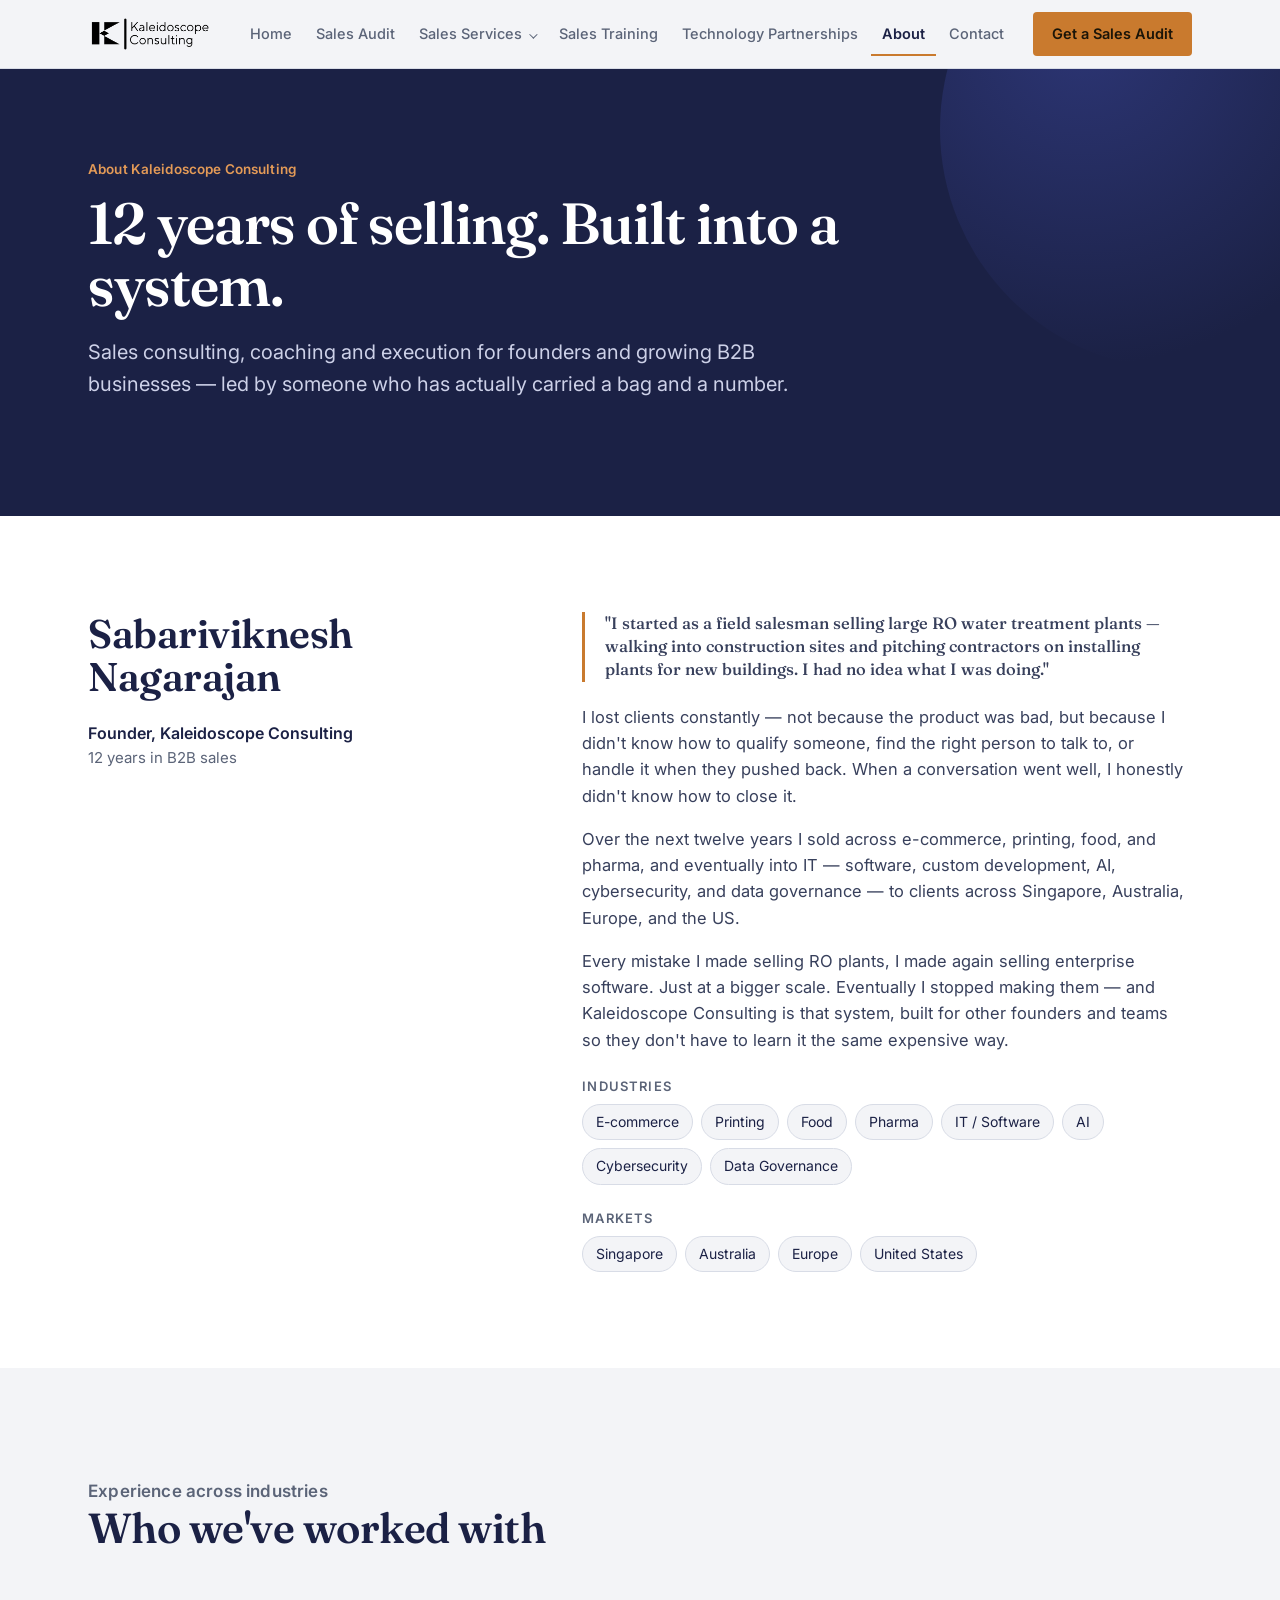
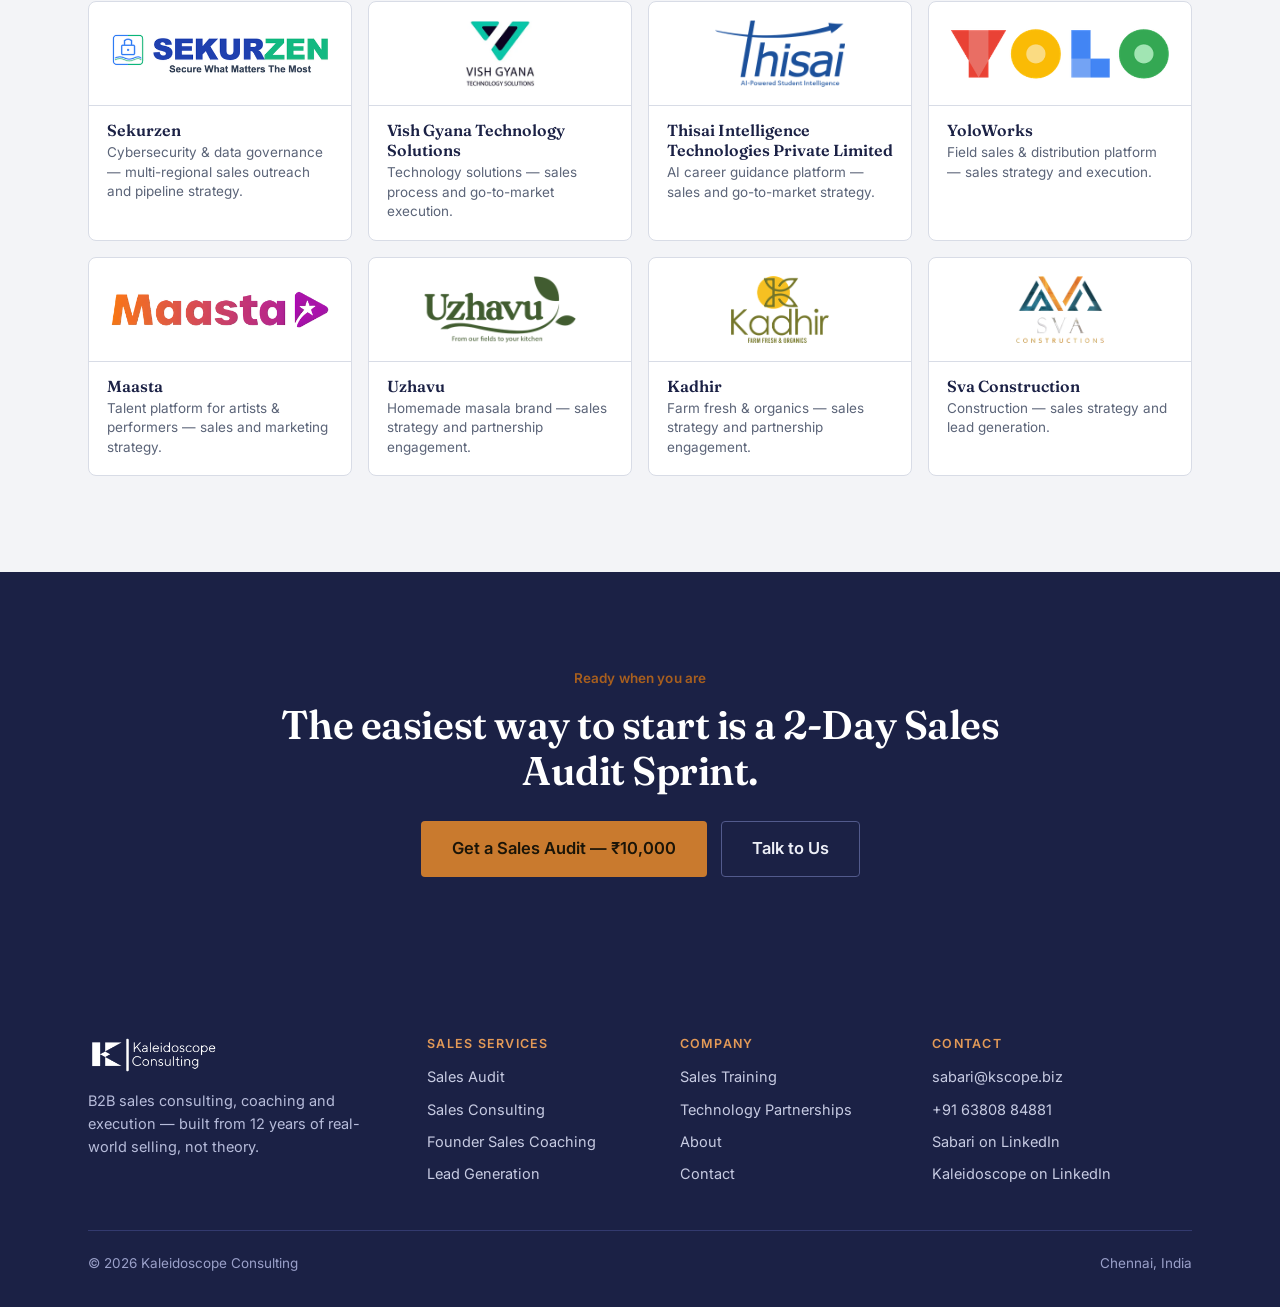
==== about.html @ 5f14d186 "Site revamp V01" ====
<!DOCTYPE html>
<html lang="en">
<head>
<meta charset="UTF-8" />
<meta name="viewport" content="width=device-width, initial-scale=1.0, viewport-fit=cover" />
<title>About | Kaleidoscope Consulting</title>
<meta name="description" content="12 years of real-world B2B sales experience across e-commerce, printing, food, pharma, IT, AI, cybersecurity and data governance — built into Kaleidoscope Consulting." />
<link rel="canonical" href="https://kscope.biz/about.html" />
<meta property="og:title" content="About | Kaleidoscope Consulting" />
<meta property="og:description" content="12 years of real-world B2B sales experience across e-commerce, printing, food, pharma, IT, AI, cybersecurity and data governance — built into Kaleidoscope Consulting." />
<meta property="og:type" content="website" />
<meta property="og:url" content="https://kscope.biz/about.html" />
<link rel="icon" type="image/png" href="assets/img/favicon.png" />
<link rel="apple-touch-icon" href="assets/img/apple-touch-icon.png" />
<link rel="preconnect" href="https://fonts.googleapis.com">
<link rel="preconnect" href="https://fonts.gstatic.com" crossorigin>
<link href="https://fonts.googleapis.com/css2?family=Fraunces:opsz,wght@9..144,400;9..144,500;9..144,600;9..144,700&family=Inter:wght@400;500;600;700&display=swap" rel="stylesheet">
<link rel="stylesheet" href="assets/styles.css" />
</head>
<body>
<a class="skip-link" href="#main">Skip to content</a>
<header class="site-header">
  <div class="wrap header-inner">
    <a class="brand" href="index.html" aria-label="Kaleidoscope Consulting — home">
      <img src="assets/img/kscope-logo.png" alt="Kaleidoscope Consulting" width="163" height="41" />
    </a>
    <button class="nav-toggle" aria-expanded="false" aria-controls="site-nav" aria-label="Open menu">
      <span></span><span></span><span></span>
    </button>
    <nav class="site-nav" id="site-nav" aria-label="Primary">
      <ul class="nav-list">
        <li><a class="nav-link" href="index.html">Home</a></li>
        <li><a class="nav-link" href="sales-audit.html">Sales Audit</a></li>
        <li class="has-sub"><a class="nav-link" href="sales-consulting.html" aria-haspopup="true">Sales Services</a><ul class="subnav"><li><a href="sales-consulting.html">Sales Consulting</a></li><li><a href="sales-coaching.html">Founder Sales Coaching</a></li><li><a href="lead-generation.html">Lead Generation</a></li></ul></li>
        <li><a class="nav-link" href="corporate-training.html">Sales Training</a></li>
        <li><a class="nav-link" href="technology-partnerships.html">Technology Partnerships</a></li>
        <li><a class="nav-link is-current" href="about.html">About</a></li>
        <li><a class="nav-link" href="contact.html">Contact</a></li>
      </ul>
      <a class="btn btn-primary nav-cta" href="sales-audit.html">Get a Sales Audit</a>
    </nav>
  </div>
</header>
<div id="thanks" class="thanks" role="status" hidden>Thanks — your message is in. We'll get back to you shortly.</div>

<main id="main">

<section class="page-hero">
  <div class="wrap">
    <p class="kicker">About Kaleidoscope Consulting</p>
    <h1>12 years of selling. Built into a system.</h1>
    <p class="lede">Sales consulting, coaching and execution for founders and growing B2B businesses — led by someone who has actually carried a bag and a number.</p>
  </div>
</section>

<section class="bg-white">
  <div class="wrap founder-grid">
    <div>
      <h2 style="font-size:clamp(28px,3.6vw,40px);">Sabariviknesh Nagarajan</h2>
      <p class="founder-name">Founder, Kaleidoscope Consulting</p>
      <p class="founder-role">12 years in B2B sales</p>
    </div>
    <div class="founder-body">
      <p class="founder-quote">"I started as a field salesman selling large RO water treatment plants — walking into construction sites and pitching contractors on installing plants for new buildings. I had no idea what I was doing."</p>
      <p>I lost clients constantly — not because the product was bad, but because I didn't know how to qualify someone, find the right person to talk to, or handle it when they pushed back. When a conversation went well, I honestly didn't know how to close it.</p>
      <p>Over the next twelve years I sold across e-commerce, printing, food, and pharma, and eventually into IT — software, custom development, AI, cybersecurity, and data governance — to clients across Singapore, Australia, Europe, and the US.</p>
      <p>Every mistake I made selling RO plants, I made again selling enterprise software. Just at a bigger scale. Eventually I stopped making them — and Kaleidoscope Consulting is that system, built for other founders and teams so they don't have to learn it the same expensive way.</p>
      <div class="tag-group">
        <h3>Industries</h3>
        <ul class="tags"><li>E-commerce</li><li>Printing</li><li>Food</li><li>Pharma</li><li>IT / Software</li><li>AI</li><li>Cybersecurity</li><li>Data Governance</li></ul>
      </div>
      <div class="tag-group">
        <h3>Markets</h3>
        <ul class="tags"><li>Singapore</li><li>Australia</li><li>Europe</li><li>United States</li></ul>
      </div>
    </div>
  </div>
</section>

<section>
  <div class="wrap">
    <div class="section-head">
      <p class="kicker">Experience across industries</p>
      <h2>Who we've worked with</h2>
    </div>
    <ul class="clients-grid">
      <li class="client"><div class="client__logo"><img src="assets/img/clients/sekurzen.png" alt="Sekurzen logo" /></div><div class="client__body"><p class="client__name">Sekurzen</p><p class="client__desc">Cybersecurity &amp; data governance — multi-regional sales outreach and pipeline strategy.</p></div></li>
      <li class="client"><div class="client__logo"><img src="assets/img/clients/vishgyana.png" alt="Vish Gyana Technology Solutions logo" /></div><div class="client__body"><p class="client__name">Vish Gyana Technology Solutions</p><p class="client__desc">Technology solutions — sales process and go-to-market execution.</p></div></li>
      <li class="client"><div class="client__logo"><img src="assets/img/clients/thisai.png" alt="Thisai Intelligence Technologies logo" /></div><div class="client__body"><p class="client__name">Thisai Intelligence Technologies Private Limited</p><p class="client__desc">AI career guidance platform — sales and go-to-market strategy.</p></div></li>
      <li class="client"><div class="client__logo"><img src="assets/img/clients/yoloworks.png" alt="YoloWorks logo" /></div><div class="client__body"><p class="client__name">YoloWorks</p><p class="client__desc">Field sales &amp; distribution platform — sales strategy and execution.</p></div></li>
      <li class="client"><div class="client__logo"><img src="assets/img/clients/maasta.png" alt="Maasta logo" /></div><div class="client__body"><p class="client__name">Maasta</p><p class="client__desc">Talent platform for artists &amp; performers — sales and marketing strategy.</p></div></li>
      <li class="client"><div class="client__logo"><img src="assets/img/clients/uzhavu.png" alt="Uzhavu logo" /></div><div class="client__body"><p class="client__name">Uzhavu</p><p class="client__desc">Homemade masala brand — sales strategy and partnership engagement.</p></div></li>
      <li class="client"><div class="client__logo"><img src="assets/img/clients/kadhir.png" alt="Kadhir logo" /></div><div class="client__body"><p class="client__name">Kadhir</p><p class="client__desc">Farm fresh &amp; organics — sales strategy and partnership engagement.</p></div></li>
      <li class="client"><div class="client__logo"><img src="assets/img/clients/sva.png" alt="Sva Construction logo" /></div><div class="client__body"><p class="client__name">Sva Construction</p><p class="client__desc">Construction — sales strategy and lead generation.</p></div></li>
    </ul>
  </div>
</section>

<section class="bg-ink" style="text-align:center;">
  <div class="wrap">
    <p class="kicker" style="justify-content:center;">Ready when you are</p>
    <h2 style="font-size:clamp(28px,3.6vw,40px); max-width:20em; margin:0 auto 28px;">The easiest way to start is a 2-Day Sales Audit Sprint.</h2>
    <div class="hero-ctas" style="justify-content:center; margin-bottom:0;">
      <a class="btn btn-primary btn-lg" href="sales-audit.html">Get a Sales Audit — &#8377;10,000</a>
      <a class="btn btn-ghost btn-lg" href="contact.html">Talk to Us</a>
    </div>
  </div>
</section>

</main>
<div class="mobile-cta"><div class="wrap"><a class="btn btn-primary" href="sales-audit.html">Get a Sales Audit</a></div></div>
<footer class="site-footer">
  <div class="wrap">
    <div class="footer-grid">
      <div class="footer-brand">
        <img src="assets/img/kscope-logo-white.png" alt="Kaleidoscope Consulting" width="150" height="38" />
        <p>B2B sales consulting, coaching and execution — built from 12 years of real-world selling, not theory.</p>
      </div>
      <div>
        <h4>Sales Services</h4>
        <ul>
          <li><a href="sales-audit.html">Sales Audit</a></li>
          <li><a href="sales-consulting.html">Sales Consulting</a></li>
          <li><a href="sales-coaching.html">Founder Sales Coaching</a></li>
          <li><a href="lead-generation.html">Lead Generation</a></li>
        </ul>
      </div>
      <div>
        <h4>Company</h4>
        <ul>
          <li><a href="corporate-training.html">Sales Training</a></li>
          <li><a href="technology-partnerships.html">Technology Partnerships</a></li>
          <li><a href="about.html">About</a></li>
          <li><a href="contact.html">Contact</a></li>
        </ul>
      </div>
      <div>
        <h4>Contact</h4>
        <ul>
          <li><a href="mailto:sabari@kscope.biz">sabari@kscope.biz</a></li>
          <li><a href="tel:+916380884881">+91 63808 84881</a></li>
          <li><a href="https://www.linkedin.com/in/sabariviknesh/" target="_blank" rel="noopener">Sabari on LinkedIn</a></li>
          <li><a href="https://www.linkedin.com/company/kscope-consulting/?viewAsMember=true" target="_blank" rel="noopener">Kaleidoscope on LinkedIn</a></li>
        </ul>
      </div>
    </div>
    <div class="footer-bottom">
      <span>© 2026 Kaleidoscope Consulting</span>
      <span>Chennai, India</span>
    </div>
  </div>
</footer>
<script src="assets/site.js"></script>
</body>
</html>
---- assets/styles.css ----
/* Kaleidoscope Consulting - shared styles
   Identity kept from the existing site: navy + amber, Fraunces (display) + Inter (text). */

:root{
  --ink:#1B2145; --ink-2:#242B54; --ink-3:#2F3868;
  --paper:#F3F4F7; --white:#FFFFFF;
  --text:#20233B; --slate:#5B6478; --line:#D8DCE6;
  --amber:#C97A2E; --amber-deep:#A85F1E; --amber-soft:#F7EBDD;
  --radius:8px;
  --header-h:68px;
}
*,*::before,*::after{box-sizing:border-box;}
html{scroll-behavior:smooth; scroll-padding-top:calc(var(--header-h) + 12px); -webkit-text-size-adjust:100%;}
body{
  margin:0; font-family:'Inter',-apple-system,BlinkMacSystemFont,'Segoe UI',sans-serif;
  color:var(--text); background:var(--paper); line-height:1.6; font-size:16px;
  -webkit-font-smoothing:antialiased;
}
img{max-width:100%; height:auto; display:block;}
a{color:inherit;}
h1,h2,h3,h4{font-family:'Fraunces',Georgia,serif; font-weight:600; color:var(--ink); line-height:1.14; letter-spacing:-0.012em; margin:0;}
p{margin:0 0 1em;}
ul{margin:0; padding:0;}
button,input,select,textarea{font:inherit;}
:focus-visible{outline:2px solid var(--amber); outline-offset:3px;}
.sr-only{position:absolute; width:1px; height:1px; overflow:hidden; clip:rect(0 0 0 0); white-space:nowrap;}
.skip-link{position:absolute; left:-9999px; top:8px; background:var(--ink); color:#fff; padding:10px 14px; z-index:100; border-radius:4px;}
.skip-link:focus{left:8px;}

.wrap{max-width:1160px; margin:0 auto; padding:0 28px;}
.wrap--narrow{max-width:820px;}
@media (max-width:640px){ .wrap{padding:0 20px;} }

section{padding:clamp(56px,8vw,96px) 0;}
.section-head{max-width:680px; margin:0 0 clamp(28px,4vw,48px);}
.section-head h2{font-size:clamp(28px,3.6vw,42px);}
.section-head p{color:var(--slate); font-size:17px; margin:14px 0 0;}
.kicker{font-size:13.5px; font-weight:600; color:var(--amber-deep); margin:0 0 12px; letter-spacing:.01em;}
.on-dark .kicker, .hero .kicker, .page-hero .kicker{color:#E39A57;}
.bg-white{background:var(--white);}
.bg-ink{background:var(--ink); color:#EDEFF7;}
.bg-ink h2,.bg-ink h3{color:#fff;}
.bg-ink .section-head p{color:#B7BCDA;}

/* ---------- buttons ---------- */
.btn{
  display:inline-flex; align-items:center; justify-content:center; text-align:center;
  padding:14px 26px; min-height:48px; border-radius:4px; font-weight:600; font-size:15.5px; line-height:1.2;
  text-decoration:none; border:1.5px solid transparent; cursor:pointer; transition:background .15s ease,border-color .15s ease,transform .15s ease;
}
.btn-primary{background:var(--amber); color:#1B1508;}
.btn-primary:hover{background:var(--amber-deep); color:#fff;}
.btn-dark{background:var(--ink); color:#fff;}
.btn-dark:hover{background:var(--ink-2);}
.btn-ghost{background:transparent; color:#EDEFF7; border-color:#525A8C;}
.btn-ghost:hover{border-color:#9AA2D6;}
.btn-ghost-dark{background:transparent; color:var(--ink); border-color:var(--ink);}
.btn-ghost-dark:hover{background:var(--ink); color:#fff;}
.btn-lg{padding:17px 30px; font-size:16.5px; min-height:54px;}
.btn-block{display:flex; width:100%;}
.text-link{font-weight:600; color:var(--ink); text-decoration:none; border-bottom:1.5px solid var(--amber); padding-bottom:2px;}
.text-link:hover{color:var(--amber-deep);}
.bg-ink .text-link,.hero .text-link{color:#fff;}

/* ---------- header / nav ---------- */
.site-header{position:sticky; top:0; z-index:50; background:var(--paper); border-bottom:1px solid var(--line);}
.header-inner{display:flex; align-items:center; justify-content:space-between; min-height:var(--header-h);}
.brand{display:flex; align-items:center; text-decoration:none; flex-shrink:0;}
.brand img{height:34px; width:auto;}
.nav-toggle{display:none; width:46px; height:46px; margin-right:-8px; background:none; border:0; cursor:pointer; position:relative;}
.nav-toggle span{position:absolute; left:11px; right:11px; height:2px; background:var(--ink); border-radius:2px; transition:transform .2s ease,opacity .2s ease,top .2s ease;}
.nav-toggle span:nth-child(1){top:16px;} .nav-toggle span:nth-child(2){top:22px;} .nav-toggle span:nth-child(3){top:28px;}
.nav-toggle[aria-expanded="true"] span:nth-child(1){top:22px; transform:rotate(45deg);}
.nav-toggle[aria-expanded="true"] span:nth-child(2){opacity:0;}
.nav-toggle[aria-expanded="true"] span:nth-child(3){top:22px; transform:rotate(-45deg);}

.site-nav{display:flex; align-items:center; gap:18px;}
.nav-list{list-style:none; display:flex; align-items:center; gap:2px;}
.nav-list > li{position:relative;}
.nav-link{display:block; padding:10px 11px; font-size:14.5px; font-weight:500; color:var(--slate); text-decoration:none; border-radius:4px; white-space:nowrap;}
.nav-link:hover{color:var(--ink);}
.nav-link.is-current{color:var(--ink); font-weight:600; box-shadow:inset 0 -2px 0 var(--amber); border-radius:0;}
.has-sub > .nav-link::after{content:""; display:inline-block; width:6px; height:6px; margin-left:7px; border-right:1.5px solid currentColor; border-bottom:1.5px solid currentColor; transform:rotate(45deg) translateY(-2px);}
.subnav{
  list-style:none; position:absolute; top:100%; left:0; min-width:250px; padding:8px 0;
  background:var(--white); border:1px solid var(--line); border-radius:6px; box-shadow:0 18px 40px -18px rgba(20,24,60,.35);
  display:none;
}
.has-sub:hover .subnav,.has-sub:focus-within .subnav{display:block;}
.subnav a{display:block; padding:10px 18px; font-size:14.5px; color:var(--text); text-decoration:none;}
.subnav a:hover{background:var(--paper); color:var(--ink);}
.nav-cta{padding:11px 18px; min-height:44px; font-size:14.5px; white-space:nowrap;}

@media (max-width:1079px){
  :root{--header-h:60px;}
  .brand img{height:30px;}
  .nav-toggle{display:block;}
  .site-nav{
    display:none; position:absolute; top:100%; left:0; right:0; flex-direction:column; align-items:stretch; gap:0;
    background:var(--paper); border-bottom:1px solid var(--line); padding:8px 20px 20px; max-height:calc(100vh - var(--header-h)); overflow-y:auto;
    box-shadow:0 20px 30px -20px rgba(20,24,60,.3);
  }
  .site-nav.open{display:flex;}
  .nav-list{flex-direction:column; align-items:stretch; gap:0;}
  .nav-list > li{border-bottom:1px solid var(--line);}
  .nav-link{padding:15px 2px; font-size:16.5px; color:var(--ink);}
  .nav-link.is-current{box-shadow:none; color:var(--amber-deep);}
  .has-sub > .nav-link::after{display:none;}
  .subnav{display:block; position:static; box-shadow:none; border:0; background:transparent; padding:0 0 10px 14px; min-width:0;}
  .subnav a{padding:9px 2px; font-size:15px; color:var(--slate);}
  .nav-cta{margin-top:16px; width:100%; min-height:52px; font-size:16px;}
}

/* ---------- hero (home) ---------- */
.hero{background:var(--ink); color:#EDEFF7; position:relative; overflow:hidden; padding:clamp(52px,7vw,96px) 0 clamp(96px,11vw,150px);}
.hero::before{content:""; position:absolute; right:-160px; top:-200px; width:560px; height:560px; border-radius:50%; background:radial-gradient(circle at 30% 30%, #2C3574, transparent 70%);}
.hero .wrap{position:relative;}
.hero-grid{display:grid; grid-template-columns:1.25fr .75fr; gap:56px; align-items:center;}
.hero h1{color:#fff; font-size:clamp(38px,5.6vw,66px); line-height:1.05; letter-spacing:-0.02em; margin:0 0 22px;}
.hero h1 em{font-style:normal; color:#E39A57;}
.hero .lede{font-size:clamp(18px,1.9vw,21px); color:#DDE0F0; max-width:34em; margin:0 0 14px; font-weight:500;}
.hero .support{font-size:17px; color:#B7BCDA; max-width:36em; margin:0 0 32px;}
.hero-ctas{display:flex; gap:14px; flex-wrap:wrap; margin-bottom:26px;}
.hero-meta{font-size:13px; letter-spacing:.14em; text-transform:uppercase; color:#8E95C4; margin:0;}
.hero-meta i{font-style:normal; color:var(--amber); padding:0 8px;}
@media (max-width:980px){ .hero-grid{grid-template-columns:1fr; gap:40px;} }
@media (max-width:520px){ .hero-ctas .btn{width:100%;} }

/* pipeline illustration (no data, purely illustrative) */
.pipe{max-width:400px; margin-left:auto; width:100%;}
.pipe__label{font-size:13px; color:#9AA2D6; margin:0 0 14px;}
.pipe__bar{height:44px; width:var(--w); border-radius:6px; background:rgba(255,255,255,.07); border:1px solid rgba(255,255,255,.17); display:flex; align-items:center; padding:0 16px; font-size:14px; color:#fff;}
.pipe__bar.is-end{background:var(--amber); border-color:var(--amber); color:#1B1508; font-weight:600;}
.pipe__leak{height:24px; position:relative;}
.pipe__leak::before{content:""; position:absolute; left:var(--x); top:0; bottom:0; border-left:2px dashed rgba(227,154,87,.85);}
.pipe__leak span{position:absolute; left:calc(var(--x) + 10px); top:50%; transform:translateY(-50%); font-size:12px; color:#E39A57; white-space:nowrap; max-width:calc(100% - var(--x) - 10px);}
@media (max-width:480px){
  .pipe__leak span{white-space:normal; line-height:1.3; font-size:11.5px; max-width:min(150px, calc(100% - var(--x) - 10px));}
}
.pipe__note{font-size:12.5px; color:#8E95C4; margin:16px 0 0;}
@media (max-width:980px){ .pipe{margin-left:0; max-width:460px;} }

/* ---------- audit offer ---------- */
.audit{position:relative; z-index:2; margin-top:calc(-1 * clamp(56px,7vw,92px)); padding:0 0 clamp(56px,8vw,96px);}
.audit-card{
  display:grid; grid-template-columns:1.45fr .85fr; border:2px solid var(--ink); border-radius:12px; overflow:hidden;
  background:var(--white); box-shadow:0 30px 70px -32px rgba(20,24,60,.55);
}
.audit-main{padding:clamp(28px,4vw,48px);}
.audit-main h2{font-size:clamp(30px,4vw,46px); margin:0 0 10px;}
.audit-sub{font-family:'Fraunces',Georgia,serif; font-size:clamp(19px,2vw,23px); color:var(--amber-deep); margin:0 0 18px; font-weight:500;}
.audit-main p{color:#38405C;}
.audit-main h3{font-family:'Inter',sans-serif; font-size:13.5px; text-transform:uppercase; letter-spacing:.09em; color:var(--slate); font-weight:600; margin:26px 0 14px;}
.audit-outcome{margin:24px 0 0; padding:16px 18px; background:var(--amber-soft); border-radius:6px; color:var(--ink) !important; font-size:15.5px;}
.audit-price{background:var(--ink); color:#fff; padding:clamp(28px,4vw,44px) clamp(24px,3vw,36px); display:flex; flex-direction:column; justify-content:center; text-align:center;}
.audit-price .label{font-size:13px; letter-spacing:.14em; text-transform:uppercase; color:#B7BCDA; margin:0 0 6px;}
.audit-price .price{font-family:'Fraunces',Georgia,serif; font-size:clamp(50px,6vw,68px); font-weight:700; color:#F0B27A; line-height:1; margin:0 0 6px;}
.audit-price .fixed{font-size:13px; letter-spacing:.14em; text-transform:uppercase; color:#fff; margin:0 0 18px; font-weight:600;}
.audit-price .terms{font-size:14px; color:#C7CBE2; margin:0 0 24px; line-height:1.7; padding-top:18px; border-top:1px dashed #4A5285;}
.audit-price .btn{width:100%;}
.audit-price .text-link{display:inline-block; align-self:center; margin-top:16px; font-size:14.5px; color:#fff; border-bottom-color:var(--amber);}
@media (max-width:860px){ .audit-card{grid-template-columns:1fr;} }

.checks{list-style:none; display:grid; grid-template-columns:repeat(2,1fr); gap:11px 28px;}
.checks.one{grid-template-columns:1fr;}
.checks li{position:relative; padding-left:28px; font-size:15.5px; color:var(--text);}
.checks li::before{content:""; position:absolute; left:3px; top:.5em; width:11px; height:6px; border-left:2.5px solid var(--amber); border-bottom:2.5px solid var(--amber); transform:rotate(-45deg);}
@media (max-width:560px){ .checks{grid-template-columns:1fr;} }

/* ---------- problem grid ---------- */
.problem-grid{display:grid; grid-template-columns:repeat(4,1fr); background:var(--white); border-top:1px solid var(--line); border-left:1px solid var(--line);}
.problem{padding:28px 24px 30px; border-right:1px solid var(--line); border-bottom:1px solid var(--line);}
.problem b{display:block; font-family:'Fraunces',Georgia,serif; color:var(--amber-deep); font-size:15px; margin-bottom:12px;}
.problem p{margin:0; font-size:16.5px; font-weight:500; color:var(--ink); line-height:1.4;}
.problem-cta{margin-top:clamp(28px,4vw,44px); display:flex; gap:24px 32px; align-items:center; flex-wrap:wrap; justify-content:space-between;}
.problem-cta p{margin:0; font-family:'Fraunces',Georgia,serif; font-size:clamp(20px,2.4vw,26px); color:var(--ink); max-width:30em; line-height:1.3;}
@media (max-width:980px){ .problem-grid{grid-template-columns:repeat(2,1fr);} }
@media (max-width:520px){ .problem-grid{grid-template-columns:1fr;} .problem-cta .btn{width:100%;} }

/* ---------- services (editorial rows) ---------- */
.svc-list{border-top:1px solid var(--line);}
.svc{display:grid; grid-template-columns:70px 1.15fr 1fr; gap:24px 40px; padding:clamp(28px,3.5vw,44px) 0; border-bottom:1px solid var(--line);}
.svc__num{font-family:'Fraunces',Georgia,serif; font-size:22px; color:var(--amber-deep); font-weight:600; padding-top:4px;}
.svc h3{font-size:clamp(23px,2.6vw,30px); margin:0 0 10px;}
.svc__tag{display:inline-block; font-size:12px; font-weight:600; letter-spacing:.06em; text-transform:uppercase; color:var(--amber-deep); background:var(--amber-soft); padding:4px 9px; border-radius:3px; margin-bottom:10px;}
.svc p{color:#38405C; margin:0 0 16px;}
.svc .checks{grid-template-columns:1fr 1fr; gap:9px 22px;}
.svc .checks li{font-size:14.5px;}
@media (max-width:980px){ .svc{grid-template-columns:1fr; gap:14px;} .svc__num{padding:0;} }
@media (max-width:560px){ .svc .checks{grid-template-columns:1fr;} }

.tech-strip{margin-top:clamp(36px,5vw,56px); padding:26px 28px; border:1px dashed #AEB5CB; border-radius:var(--radius); display:flex; gap:20px 32px; align-items:center; justify-content:space-between; flex-wrap:wrap;}
.tech-strip h3{font-size:20px; margin:0 0 4px;}
.tech-strip p{margin:0; color:var(--slate); font-size:15.5px; max-width:44em;}

/* ---------- who we help ---------- */
.help-list{list-style:none; display:flex; flex-wrap:wrap; gap:6px 0; margin:0 0 30px; font-family:'Fraunces',Georgia,serif; font-size:clamp(25px,3.4vw,42px); line-height:1.25; color:var(--ink); font-weight:500;}
.help-list li{display:inline;}
.help-list li:not(:last-child)::after{content:"/"; color:var(--amber); padding:0 .45em; font-weight:400;}
.help-copy{max-width:40em; font-size:18px; color:#38405C;}

/* ---------- approach ---------- */
.approach{display:grid; grid-template-columns:repeat(4,1fr); gap:0;}
.approach div{padding:26px 26px 6px 0; border-top:3px solid #3B4478; margin-right:22px; position:relative;}
.approach div::before{content:""; position:absolute; top:-3px; left:0; width:44px; border-top:3px solid var(--amber);}
.approach b{display:block; font-family:'Fraunces',Georgia,serif; font-size:15px; color:#E39A57; margin-bottom:10px;}
.approach h3{font-size:clamp(24px,2.6vw,30px); margin:0 0 10px; color:#fff;}
.approach p{color:#B7BCDA; font-size:15.5px; margin:0;}
@media (max-width:980px){ .approach{grid-template-columns:repeat(2,1fr); row-gap:28px;} }
@media (max-width:560px){ .approach{grid-template-columns:1fr;} .approach div{margin-right:0; padding-right:0;} }

/* ---------- framework ---------- */
.framework{background:var(--white); border-top:1px solid var(--line); border-bottom:1px solid var(--line);}
.fw{display:grid; grid-template-columns:repeat(5,1fr); gap:0; margin:0 0 clamp(28px,4vw,44px); border:2px solid var(--ink); border-radius:12px; overflow:hidden;}
.fw div{padding:clamp(22px,3vw,34px) clamp(16px,2vw,24px); border-right:1px solid var(--line); background:var(--white); position:relative;}
.fw div:last-child{border-right:0; background:var(--ink);}
.fw div:last-child h3,.fw div:last-child p{color:#fff;}
.fw div:last-child b{color:#F0B27A;}
.fw b{display:block; font-family:'Fraunces',Georgia,serif; color:var(--amber-deep); font-size:15px; margin-bottom:12px;}
.fw h3{font-size:clamp(19px,2.2vw,27px); letter-spacing:.02em; text-transform:uppercase; margin:0 0 8px;}
.fw p{margin:0; font-size:14.5px; color:var(--slate); line-height:1.5;}
.fw-copy{max-width:44em; font-size:clamp(18px,2vw,21px); color:#38405C;}
.fw-copy strong{color:var(--ink);}
@media (max-width:860px){ .fw{grid-template-columns:1fr;} .fw div{border-right:0; border-bottom:1px solid var(--line);} .fw div:last-child{border-bottom:0;} }

/* ---------- founder ---------- */
.founder-grid{display:grid; grid-template-columns:.9fr 1.3fr; gap:clamp(32px,6vw,72px); align-items:start;}
.founder-grid h2{font-size:clamp(32px,4.4vw,52px); line-height:1.08;}
.founder-name{margin:22px 0 0; font-weight:600; color:var(--ink);}
.founder-role{margin:0; color:var(--slate); font-size:15px;}
.founder-quote{font-family:'Fraunces',Georgia,serif; font-size:clamp(21px,2.2vw,25px); line-height:1.4; color:var(--ink); font-weight:500; margin:0 0 22px; padding-left:20px; border-left:3px solid var(--amber);}
.founder-body p{color:#38405C; font-size:16.5px; max-width:40em;}
.tag-group{margin-top:26px;}
.tag-group h3{font-family:'Inter',sans-serif; font-size:13px; text-transform:uppercase; letter-spacing:.09em; color:var(--slate); font-weight:600; margin:0 0 10px;}
.tags{list-style:none; display:flex; flex-wrap:wrap; gap:8px;}
.tags li{font-size:14px; padding:6px 13px; background:var(--white); border:1px solid var(--line); border-radius:999px; color:var(--ink);}
.bg-white .tags li{background:var(--paper);}
@media (max-width:900px){ .founder-grid{grid-template-columns:1fr;} }

/* ---------- clients ---------- */
.clients-grid{display:grid; grid-template-columns:repeat(4,1fr); gap:16px; list-style:none;}
.client{background:var(--white); border:1px solid var(--line); border-radius:var(--radius); overflow:hidden; display:flex; flex-direction:column;}
.client__logo{height:104px; display:flex; align-items:center; justify-content:center; padding:18px 22px; border-bottom:1px solid var(--line);}
.client__logo img{max-height:100%; max-width:100%; width:auto; object-fit:contain;}
.client__body{padding:14px 18px 18px;}
.client__name{font-family:'Fraunces',Georgia,serif; font-size:16px; font-weight:600; color:var(--ink); margin:0 0 3px; line-height:1.25;}
.client__desc{font-size:13.5px; color:var(--slate); margin:0; line-height:1.45;}
@media (max-width:980px){ .clients-grid{grid-template-columns:repeat(3,1fr);} }
@media (max-width:700px){
  .clients-grid{grid-template-columns:repeat(2,1fr); gap:12px;}
  .client__logo{height:76px; padding:12px 14px;}
  .client__body{padding:10px 12px 14px;}
  .client__name{font-size:14px;} .client__desc{font-size:12.5px;}
}

/* ---------- forms + contact ---------- */
.contact-grid{display:grid; grid-template-columns:1.1fr .9fr; gap:clamp(32px,5vw,64px); align-items:start;}
@media (max-width:900px){ .contact-grid{grid-template-columns:1fr;} }
.form-card{background:var(--white); border:1px solid var(--line); border-radius:10px; padding:clamp(24px,3.4vw,36px);}
.form-card h3{font-size:22px; margin:0 0 6px;}
.form-card .form-sub{color:var(--slate); font-size:15px; margin:0 0 22px;}
.bg-ink .form-card{background:var(--ink-2); border-color:#39427A;}
.bg-ink .form-card h3{color:#fff;}
.bg-ink .form-card .form-sub{color:#B7BCDA;}
.field{margin-bottom:20px;}
.field label{display:block; font-size:13.5px; color:var(--slate); margin-bottom:4px; font-weight:500;}
.bg-ink .field label{color:#B7BCDA;}
.field input,.field select,.field textarea{
  width:100%; border:0; border-bottom:1.5px solid #BCC3D6; background:transparent; padding:11px 2px; font-size:16px; color:var(--text); border-radius:0; min-height:46px;
}
.bg-ink .field input,.bg-ink .field select,.bg-ink .field textarea{color:#fff; border-bottom-color:#5A6396;}
.bg-ink .field select option{color:#111;}
.field input:focus,.field select:focus,.field textarea:focus{border-bottom-color:var(--amber); outline:none;}
.field textarea{resize:vertical; min-height:96px;}
.field-row{display:grid; grid-template-columns:1fr 1fr; gap:0 22px;}
@media (max-width:560px){ .field-row{grid-template-columns:1fr;} }
.form-card .btn{width:100%;}
.form-note{font-size:13px; color:var(--slate); margin:14px 0 0;}
.bg-ink .form-note{color:#9AA2D6;}
.contact-points{display:flex; flex-direction:column; gap:26px;}
.contact-point .k{font-size:13px; color:#E39A57; font-weight:600; margin:0 0 6px; letter-spacing:.02em;}
.contact-point .v{margin:0; font-size:17px; color:#fff;}
.contact-point a{color:#fff; text-underline-offset:3px;}
.contact-point small{display:block; color:#9AA2D6; font-size:14px; margin-top:2px;}
.contact-lead{font-family:'Fraunces',Georgia,serif; font-size:clamp(22px,2.6vw,28px); color:#fff; line-height:1.3; margin:0;}

.thanks{position:fixed; top:calc(var(--header-h) + 12px); left:50%; transform:translateX(-50%); z-index:60; background:var(--ink); color:#fff; padding:14px 20px; border-radius:8px; border:1.5px solid var(--amber); box-shadow:0 20px 40px -16px rgba(0,0,0,.5); font-size:15px; width:min(92vw,520px); text-align:center;}
.thanks[hidden]{display:none;}

/* ---------- inner page hero ---------- */
.page-hero{background:var(--ink); color:#EDEFF7; padding:clamp(52px,7vw,92px) 0 clamp(56px,7vw,88px); position:relative; overflow:hidden;}
.page-hero::before{content:""; position:absolute; right:-140px; top:-180px; width:480px; height:480px; border-radius:50%; background:radial-gradient(circle at 30% 30%, #2C3574, transparent 70%);}
.page-hero .wrap{position:relative;}
.page-hero h1{color:#fff; font-size:clamp(34px,5vw,58px); line-height:1.07; letter-spacing:-0.018em; margin:0 0 20px; max-width:16em;}
.page-hero p.lede{font-size:clamp(17px,1.8vw,20px); color:#CDD1E8; max-width:38em; margin:0 0 28px;}
.page-hero .hero-ctas{margin-bottom:0;}
.price-inline{display:inline-flex; align-items:baseline; gap:12px; flex-wrap:wrap; margin:0 0 26px; color:#B7BCDA; font-size:14px; letter-spacing:.1em; text-transform:uppercase;}
.price-inline strong{font-family:'Fraunces',Georgia,serif; font-size:34px; color:#F0B27A; letter-spacing:0; text-transform:none;}

.two-col{display:grid; grid-template-columns:1fr 1fr; gap:clamp(28px,5vw,64px);}
@media (max-width:860px){ .two-col{grid-template-columns:1fr;} }
.panel{background:var(--white); border:1px solid var(--line); border-radius:10px; padding:clamp(24px,3vw,34px);}
.panel h3{font-size:22px; margin:0 0 18px;}

.steps{list-style:none; counter-reset:s; display:grid; gap:18px; margin-top:8px;}
.steps li{counter-increment:s; position:relative; padding-left:48px; color:#38405C;}
.steps li::before{content:counter(s); position:absolute; left:0; top:0; width:32px; height:32px; border-radius:50%; background:var(--ink); color:#fff; display:flex; align-items:center; justify-content:center; font-size:14px; font-weight:600;}
.steps b{color:var(--ink); display:block;}

/* ---------- footer ---------- */
.site-footer{background:var(--ink); color:#9AA0C9; padding:clamp(44px,6vw,64px) 0 32px; font-size:14.5px;}
.footer-grid{display:grid; grid-template-columns:1.4fr 1fr 1fr 1.2fr; gap:36px; padding-bottom:36px; border-bottom:1px solid #333A6E;}
.footer-brand img{height:36px; width:auto; margin-bottom:16px;}
.footer-brand p{max-width:22em; color:#B7BCDA; margin:0;}
.site-footer h4{font-family:'Inter',sans-serif; font-size:12.5px; text-transform:uppercase; letter-spacing:.1em; color:#E39A57; margin:0 0 14px; font-weight:600;}
.site-footer ul{list-style:none;}
.site-footer li{margin-bottom:9px;}
.site-footer a{color:#C7CBE2; text-decoration:none;}
.site-footer a:hover{color:#fff; text-decoration:underline;}
.footer-bottom{padding-top:22px; display:flex; justify-content:space-between; gap:12px; flex-wrap:wrap; font-size:13.5px;}
@media (max-width:900px){ .footer-grid{grid-template-columns:1fr 1fr;} }
@media (max-width:520px){ .footer-grid{grid-template-columns:1fr;} }

/* ---------- mobile sticky CTA ---------- */
.mobile-cta{display:none;}
@media (max-width:1079px){
  body{padding-bottom:78px;}
  .mobile-cta{
    display:block; position:fixed; left:0; right:0; bottom:0; z-index:45; padding:10px 16px calc(10px + env(safe-area-inset-bottom));
    background:rgba(243,244,247,.97); border-top:1px solid var(--line); box-shadow:0 -10px 24px -16px rgba(20,24,60,.3);
  }
  .mobile-cta .btn{width:100%; min-height:52px; font-size:16px;}
}

@media (prefers-reduced-motion:reduce){
  html{scroll-behavior:auto;}
  *{transition:none !important; animation:none !important;}
}
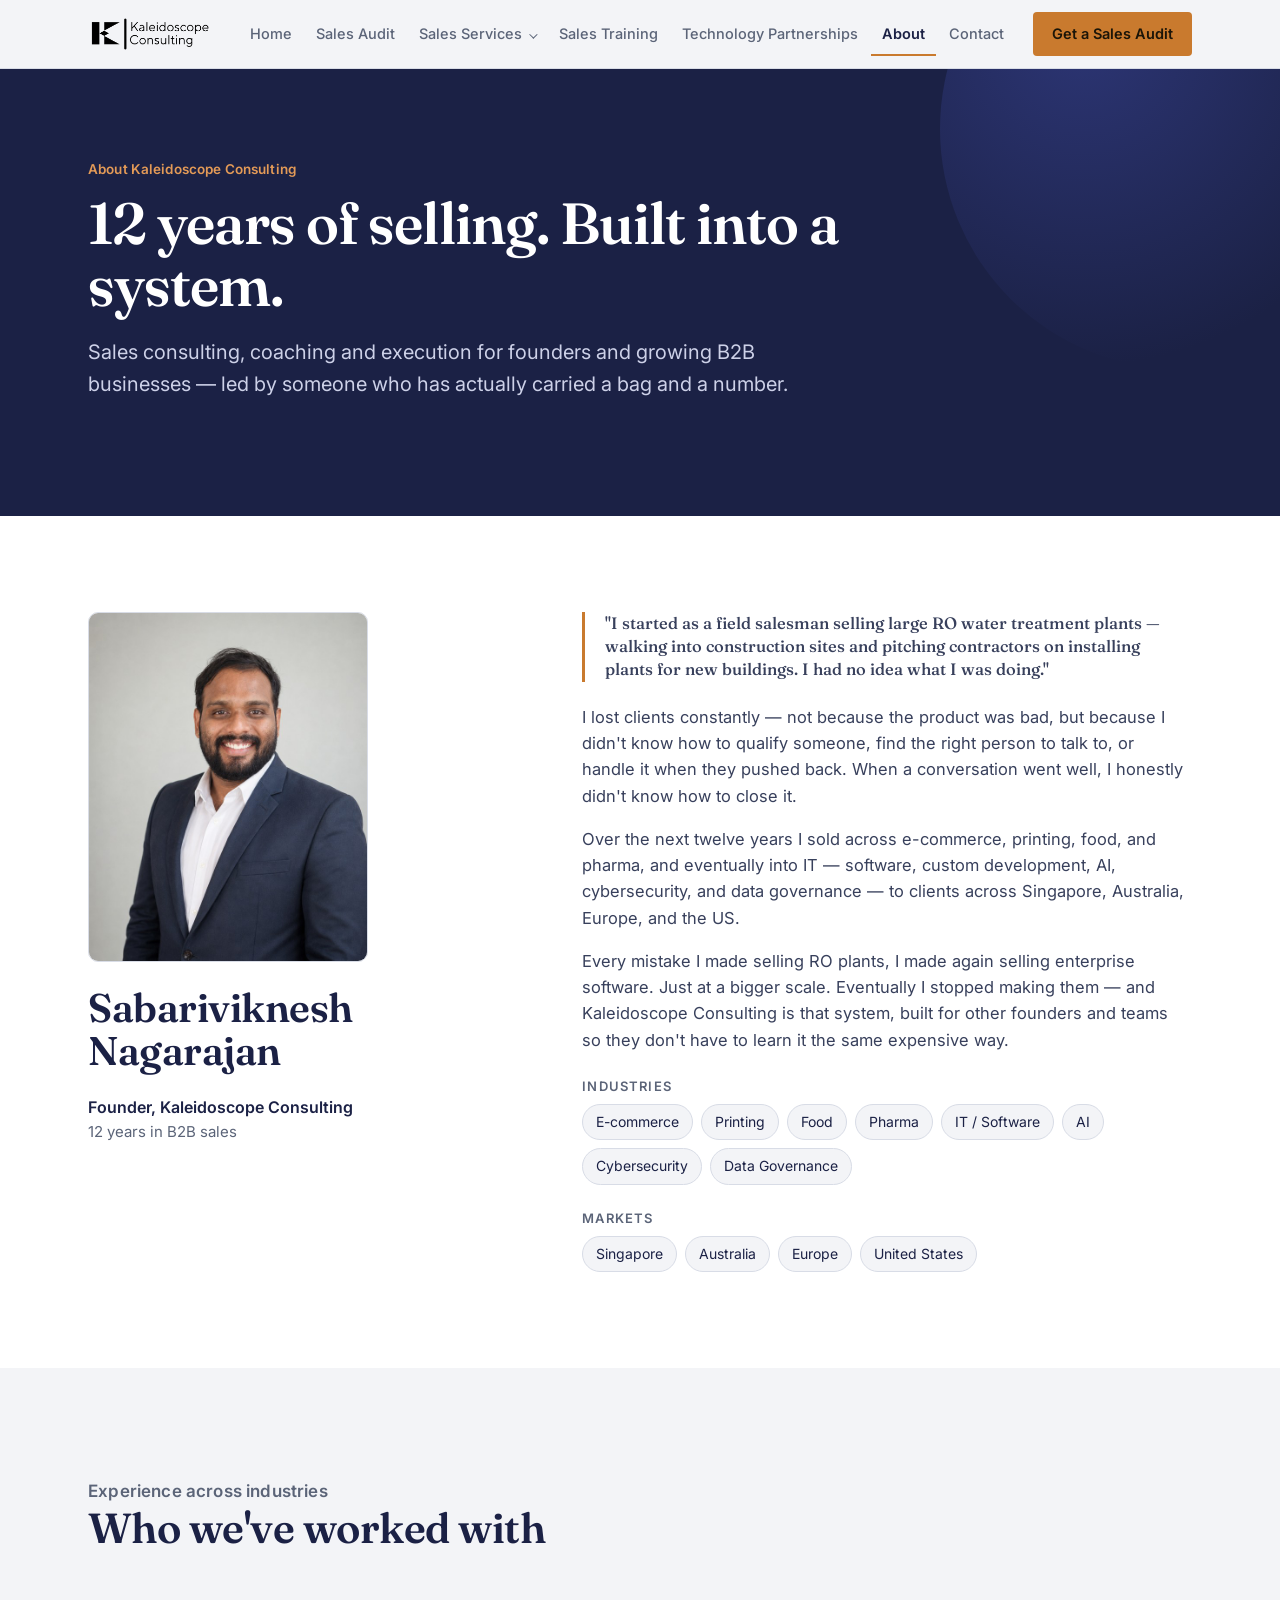
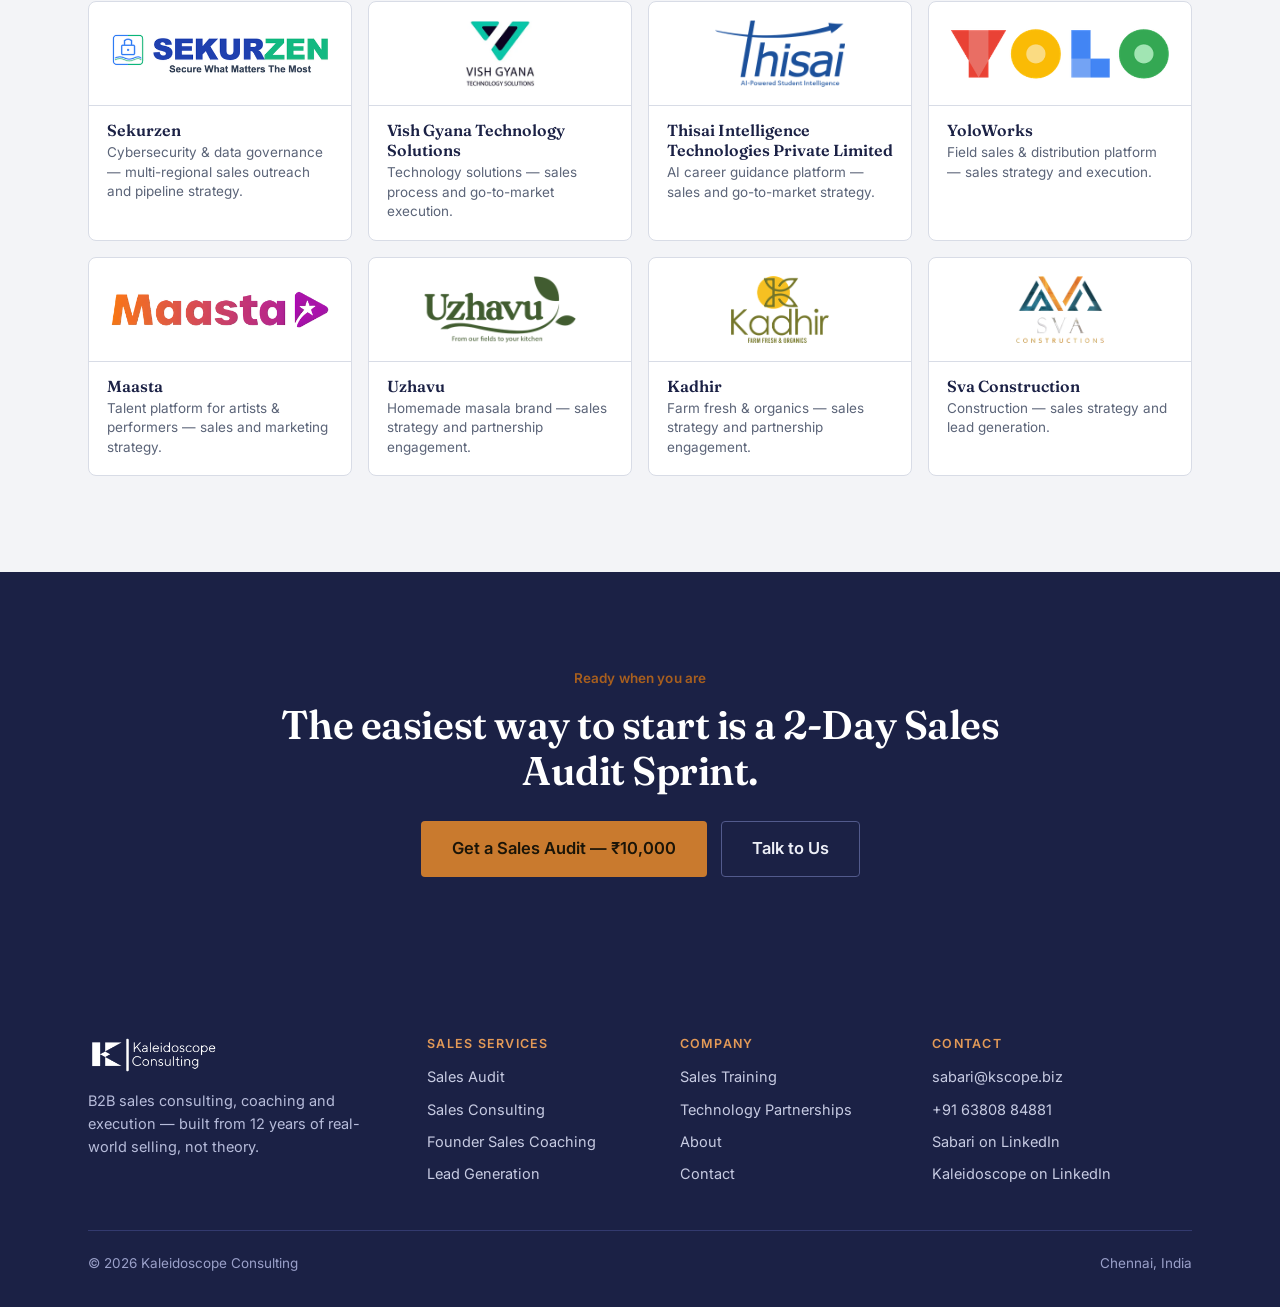
==== commit ca1fc9c2: "v02" ====
--- a/about.html
+++ b/about.html
@@ -56,6 +56,7 @@
 <section class="bg-white">
   <div class="wrap founder-grid">
     <div>
+      <img class="founder-photo" src="assets/img/sabari.jpg" alt="Sabariviknesh Nagarajan, Founder of Kaleidoscope Consulting" width="320" height="400" />
       <h2 style="font-size:clamp(28px,3.6vw,40px);">Sabariviknesh Nagarajan</h2>
       <p class="founder-name">Founder, Kaleidoscope Consulting</p>
       <p class="founder-role">12 years in B2B sales</p>
--- a/assets/styles.css
+++ b/assets/styles.css
@@ -131,12 +131,9 @@
 .pipe__label{font-size:13px; color:#9AA2D6; margin:0 0 14px;}
 .pipe__bar{height:44px; width:var(--w); border-radius:6px; background:rgba(255,255,255,.07); border:1px solid rgba(255,255,255,.17); display:flex; align-items:center; padding:0 16px; font-size:14px; color:#fff;}
 .pipe__bar.is-end{background:var(--amber); border-color:var(--amber); color:#1B1508; font-weight:600;}
-.pipe__leak{height:24px; position:relative;}
-.pipe__leak::before{content:""; position:absolute; left:var(--x); top:0; bottom:0; border-left:2px dashed rgba(227,154,87,.85);}
-.pipe__leak span{position:absolute; left:calc(var(--x) + 10px); top:50%; transform:translateY(-50%); font-size:12px; color:#E39A57; white-space:nowrap; max-width:calc(100% - var(--x) - 10px);}
-@media (max-width:480px){
-  .pipe__leak span{white-space:normal; line-height:1.3; font-size:11.5px; max-width:min(150px, calc(100% - var(--x) - 10px));}
-}
+.pipe__leak{display:flex; align-items:center; gap:9px; padding:8px 0 8px 18px; margin:0;}
+.pipe__leak::before{content:""; width:0; height:16px; border-left:2px dashed rgba(227,154,87,.85); flex-shrink:0;}
+.pipe__leak span{font-size:12.5px; color:#E39A57; line-height:1.3;}
 .pipe__note{font-size:12.5px; color:#8E95C4; margin:16px 0 0;}
 @media (max-width:980px){ .pipe{margin-left:0; max-width:460px;} }
 
@@ -226,6 +223,7 @@
 /* ---------- founder ---------- */
 .founder-grid{display:grid; grid-template-columns:.9fr 1.3fr; gap:clamp(32px,6vw,72px); align-items:start;}
 .founder-grid h2{font-size:clamp(32px,4.4vw,52px); line-height:1.08;}
+.founder-photo{width:100%; max-width:280px; aspect-ratio:4/5; object-fit:cover; border-radius:10px; margin:0 0 24px; border:1px solid var(--line);}
 .founder-name{margin:22px 0 0; font-weight:600; color:var(--ink);}
 .founder-role{margin:0; color:var(--slate); font-size:15px;}
 .founder-quote{font-family:'Fraunces',Georgia,serif; font-size:clamp(21px,2.2vw,25px); line-height:1.4; color:var(--ink); font-weight:500; margin:0 0 22px; padding-left:20px; border-left:3px solid var(--amber);}
